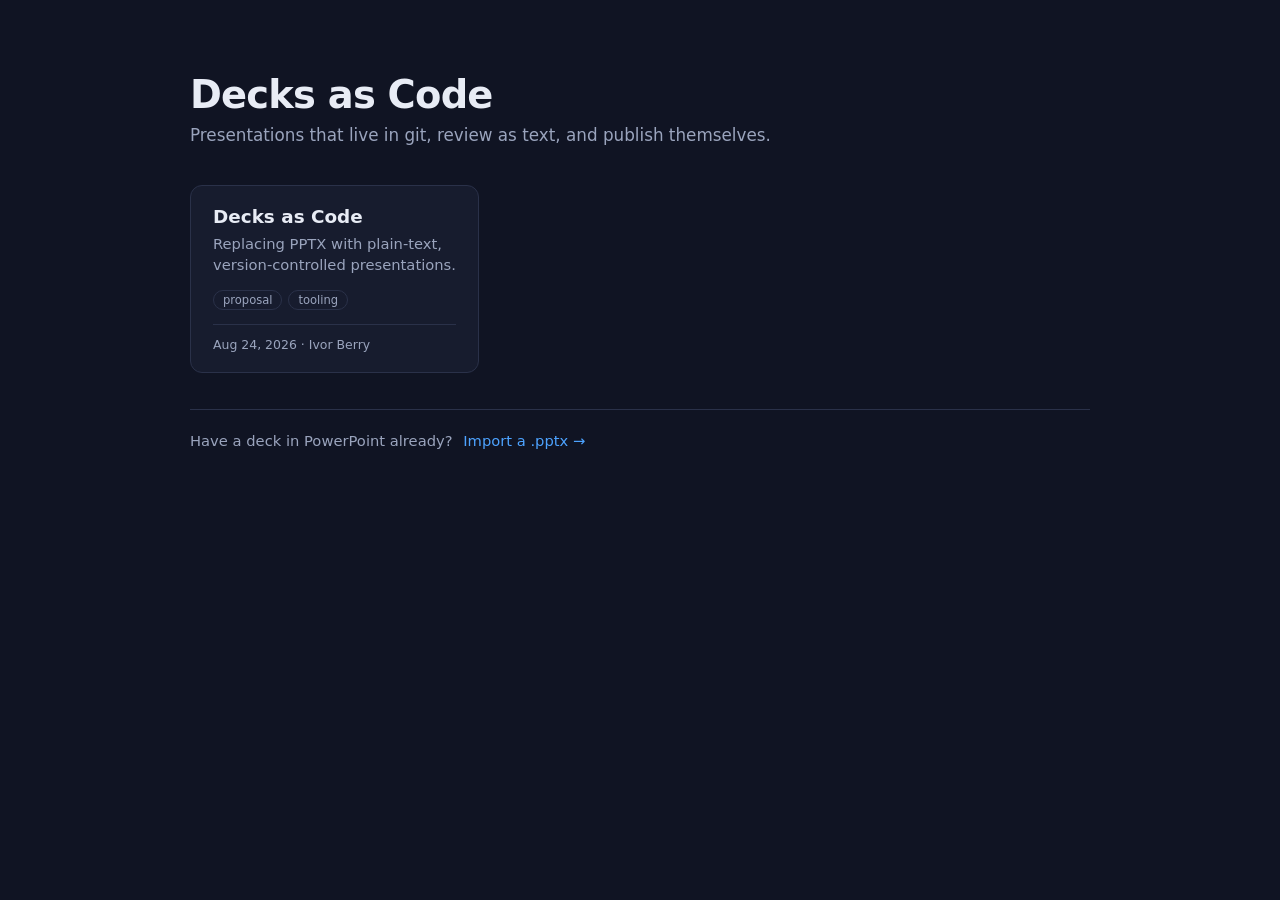
==== index.html @ 667382c8 "Publish decks-as-code as a public demo Mirrors the decks-as-code folder from ivorb/IB-working so the" ====
<!doctype html>
<html lang="en">
  <head>
    <meta charset="utf-8" />
    <meta name="viewport" content="width=device-width, initial-scale=1" />
    <title>Decks as Code</title>
    <link rel="stylesheet" href="assets/theme.css" />
    <style>
      body {
        margin: 0;
        min-height: 100vh;
        background: var(--brand-bg);
        color: var(--brand-text);
        font-family: var(--brand-font);
        -webkit-font-smoothing: antialiased;
      }

      .wrap {
        max-width: 900px;
        margin: 0 auto;
        padding: 72px 24px 96px;
      }

      header h1 {
        margin: 0 0 8px;
        font-size: 2.4rem;
        letter-spacing: -0.02em;
      }

      header p {
        margin: 0;
        color: var(--brand-muted);
        font-size: 1.05rem;
      }

      .grid {
        display: grid;
        gap: 16px;
        grid-template-columns: repeat(auto-fill, minmax(260px, 1fr));
        margin-top: 40px;
      }

      .card {
        display: flex;
        flex-direction: column;
        background: var(--brand-surface);
        border: 1px solid var(--brand-border);
        border-radius: 12px;
        padding: 20px 22px;
        transition: border-color 0.15s ease, transform 0.15s ease;
      }

      .card:hover {
        border-color: var(--brand-accent);
        transform: translateY(-2px);
      }

      .card h2 {
        margin: 0 0 6px;
        font-size: 1.15rem;
      }

      .card h2 a {
        color: var(--brand-text);
        text-decoration: none;
      }

      .card h2 a:hover {
        color: var(--brand-accent);
      }

      .card p {
        margin: 0 0 14px;
        color: var(--brand-muted);
        font-size: 0.92rem;
        line-height: 1.45;
        flex: 1;
      }

      .tags {
        display: flex;
        flex-wrap: wrap;
        gap: 6px;
        margin: 0 0 14px;
      }

      .tag {
        font-size: 0.72rem;
        color: var(--brand-muted);
        border: 1px solid var(--brand-border);
        border-radius: 999px;
        padding: 2px 9px;
      }

      .meta {
        display: flex;
        justify-content: space-between;
        align-items: center;
        gap: 12px;
        font-size: 0.78rem;
        color: var(--brand-muted);
        border-top: 1px solid var(--brand-border);
        padding-top: 12px;
      }

      .meta a {
        color: var(--brand-accent);
        text-decoration: none;
      }

      .meta a:hover {
        text-decoration: underline;
      }

      .downloads {
        white-space: nowrap;
      }

      .empty {
        margin-top: 40px;
        border: 1px dashed var(--brand-border);
        border-radius: 12px;
        padding: 32px;
        color: var(--brand-muted);
        line-height: 1.6;
      }

      code {
        background: rgba(255, 255, 255, 0.06);
        border-radius: 4px;
        padding: 0.12em 0.4em;
        font-size: 0.88em;
      }
      .import-cta {
        margin: 36px 0 0;
        padding-top: 22px;
        border-top: 1px solid var(--brand-border);
        color: var(--brand-muted);
        font-size: 0.92rem;
      }

      .import-cta a {
        color: var(--brand-accent);
        text-decoration: none;
        margin-left: 6px;
      }

      .import-cta a:hover { text-decoration: underline; }
    </style>
  </head>
  <body>
    <div class="wrap">
      <header>
        <h1>Decks as Code</h1>
        <p>Presentations that live in git, review as text, and publish themselves.</p>
      </header>
      <div id="content"></div>
      <p class="import-cta">
        Have a deck in PowerPoint already?
        <a href="import.html">Import a .pptx &rarr;</a>
      </p>
    </div>

    <script type="module">
      const content = document.getElementById('content');

      const escapeHtml = (value) =>
        String(value ?? '').replace(/[&<>"']/g, (ch) => ({
          '&': '&amp;', '<': '&lt;', '>': '&gt;', '"': '&quot;', "'": '&#39;',
        })[ch]);

      const formatDate = (value) => {
        if (!value) return '';
        const parsed = new Date(value);
        return Number.isNaN(parsed.getTime())
          ? String(value)
          : parsed.toLocaleDateString(undefined, { year: 'numeric', month: 'short', day: 'numeric' });
      };

      function renderEmpty(message) {
        content.innerHTML = `
          <div class="empty">
            <strong>${escapeHtml(message)}</strong><br />
            Add a deck at <code>decks/&lt;slug&gt;/slides.md</code>, then regenerate the
            listing with <code>node tools/build-manifest.mjs</code>.
          </div>`;
      }

      let decks = [];
      let loadFailed = false;

      /*
       * Opened by double-click rather than through a server. Browsers refuse
       * fetch() from a file:// origin, so decks.json can never load here.
       * Say so plainly instead of failing with "Failed to fetch".
       */
      function explainFileProtocol() {
        content.innerHTML = `
          <div class="empty" style="text-align:left">
            <strong>This page needs a web server.</strong><br />
            You opened it from your file system, and browsers block pages on
            <code>file://</code> from reading <code>decks.json</code>.<br /><br />
            To view a single deck, open <code>standalone/&lt;deck-name&gt;.html</code>
            instead. Those are built as one self-contained file and are meant to be
            double-clicked.<br /><br />
            To run the whole site, from the <code>decks-as-code</code> folder:<br />
            <code>node tools/build-site.mjs</code><br />
            <code>python -m http.server 8000 --directory dist</code>
          </div>`;
      }

      async function loadManifest() {
        try {
          const res = await fetch('decks.json', { cache: 'no-cache' });
          if (!res.ok) throw new Error(`HTTP ${res.status}`);
          const manifest = await res.json();
          decks = Array.isArray(manifest.decks) ? manifest.decks : [];
        } catch (error) {
          loadFailed = true;
          renderEmpty(`Could not load decks.json (${error.message}).`);
        }
      }

      /**
       * PDFs and standalone files are produced by tools/build-site.mjs and the
       * publish workflow, so they exist in a build but usually not in a source
       * checkout. Probe rather than advertise a link that 404s.
       */
      async function addDownloadLinks() {
        await Promise.all(
          decks.map(async (deck) => {
            const slot = content.querySelector(`[data-slot="${CSS.escape(deck.slug)}"]`);
            if (!slot) return;

            const candidates = [
              { url: `decks/${encodeURIComponent(deck.slug)}/deck.pdf`, label: 'PDF' },
              { url: `standalone/${encodeURIComponent(deck.slug)}.html`, label: 'Single file' },
            ];

            const found = await Promise.all(
              candidates.map(async (candidate) => {
                try {
                  const res = await fetch(candidate.url, { method: 'HEAD' });
                  return res.ok ? candidate : null;
                } catch {
                  return null;
                }
              }),
            );

            slot.innerHTML = found
              .filter(Boolean)
              .map((c) => `<a href="${c.url}">${c.label}</a>`)
              .join(' · ');
          }),
        );
      }

      function renderCards() {
        content.innerHTML = `<div class="grid">${decks
          .map((deck) => {
            const href = `deck.html?d=${encodeURIComponent(deck.slug)}`;
            const tags = (deck.tags ?? [])
              .map((tag) => `<span class="tag">${escapeHtml(tag)}</span>`)
              .join('');
            const byline = [formatDate(deck.date), deck.author].filter(Boolean).map(escapeHtml).join(' · ');
            return `
              <article class="card">
                <h2><a href="${href}">${escapeHtml(deck.title || deck.slug)}</a></h2>
                <p>${escapeHtml(deck.description || '')}</p>
                ${tags ? `<div class="tags">${tags}</div>` : ''}
                <div class="meta">
                  <span>${byline}</span>
                  <span class="downloads" data-slot="${escapeHtml(deck.slug)}"></span>
                </div>
              </article>`;
          })
          .join('')}</div>`;
      }

      if (window.location.protocol === 'file:') {
        explainFileProtocol();
      } else {
        await loadManifest();
        if (decks.length) {
          renderCards();
          await addDownloadLinks();
        } else if (!loadFailed) {
          renderEmpty('No decks found.');
        }
      }
    </script>
  </body>
</html>
---- assets/theme.css ----
/*
 * Shared brand theme for every deck in this folder.
 * Change it here once and all decks restyle.
 * Layered on top of the Reveal.js base theme loaded in deck.html.
 */

:root {
  --brand-bg: #101423;
  --brand-surface: #171c2e;
  --brand-border: #2a3149;
  --brand-accent: #4da3ff;
  --brand-text: #e8ecf5;
  --brand-muted: #9aa4bd;
  --brand-font: 'Segoe UI', system-ui, -apple-system, sans-serif;
}

.reveal {
  --r-heading-font: var(--brand-font);
  --r-main-font: var(--brand-font);
  --r-link-color: var(--brand-accent);
  --r-link-color-hover: var(--brand-accent);
}

.reveal-viewport {
  background: var(--brand-bg);
}

.reveal h1,
.reveal h2,
.reveal h3 {
  text-transform: none;
  letter-spacing: -0.01em;
}

/*
 * Slides converted from PowerPoint carry far more text than a hand-written
 * deck, so the stock Reveal sizes overflow. These keep a dense slide on screen
 * without shrinking a sparse one to nothing.
 */
.reveal h1 { font-size: 1.9em; }
.reveal h2 { font-size: 1.5em; }
.reveal h3 { font-size: 1.2em; }

.reveal .slides section {
  font-size: 0.92em;
}

/*
 * Caps are in em so that they shrink along with the slide when the auto-fit in
 * deck.html steps the font size down. Viewport units would ignore it entirely.
 */
.reveal .slides img {
  max-height: 10em;
  width: auto;
  object-fit: contain;
}

/* A slide holding both prose and a screenshot needs the image to give way. */
.reveal .slides section:has(p, ul, ol) img {
  max-height: 7em;
}

/* Several images in one paragraph sat side by side on the original slide. */
.reveal .slides p:has(img + img) img {
  max-height: 5em;
  display: inline-block;
  vertical-align: middle;
  margin: 0.25em;
}

.reveal table {
  font-size: 0.8em;
}

.reveal table th {
  color: var(--brand-accent);
  border-bottom-color: var(--brand-border);
}

.reveal pre {
  box-shadow: none;
  border: 1px solid var(--brand-border);
  border-radius: 8px;
}

/*
 * Applied by the auto-fit in deck.html when a slide is too tall to read at a
 * sensible size: the original was usually a grid, so use the width.
 */
.reveal .slides section.is-two-column {
  column-count: 2;
  column-gap: 1.4em;
  text-align: left;
}

.reveal .slides section.is-two-column h1,
.reveal .slides section.is-two-column h2,
.reveal .slides section.is-two-column h3 {
  column-span: all;
  text-align: center;
}

.reveal .slides section.is-two-column p,
.reveal .slides section.is-two-column li {
  break-inside: avoid;
}

.reveal pre code {
  border-radius: 8px;
  padding: 1em;
  /*
   * Sized in em, not vh: the auto-fit in deck.html shrinks the slide font to
   * make dense slides fit, and this needs to come down with it.
   */
  max-height: 12em;
}

.reveal code:not(pre code) {
  background: var(--brand-surface);
  border-radius: 4px;
  padding: 0.1em 0.35em;
  font-size: 0.9em;
}

.reveal .mermaid {
  background: transparent;
}

.reveal .mermaid svg {
  max-height: 55vh;
}

/* Shown only until Mermaid has replaced the source text with an SVG,
   so raw diagram markup never flashes on screen. */
.reveal .mermaid:not([data-processed]) {
  visibility: hidden;
}

.reveal .slide-number {
  background: transparent;
  color: var(--brand-muted);
  font-size: 0.55em;
}

/* Small "all decks" affordance so a deck is never a dead end. */
.deck-home-link {
  position: fixed;
  top: 12px;
  left: 14px;
  z-index: 40;
  font-family: var(--brand-font);
  font-size: 13px;
  color: var(--brand-muted);
  text-decoration: none;
  opacity: 0.45;
  transition: opacity 0.15s ease;
}

.deck-home-link:hover {
  opacity: 1;
  color: var(--brand-accent);
}

@media print {
  .deck-home-link {
    display: none;
  }
}
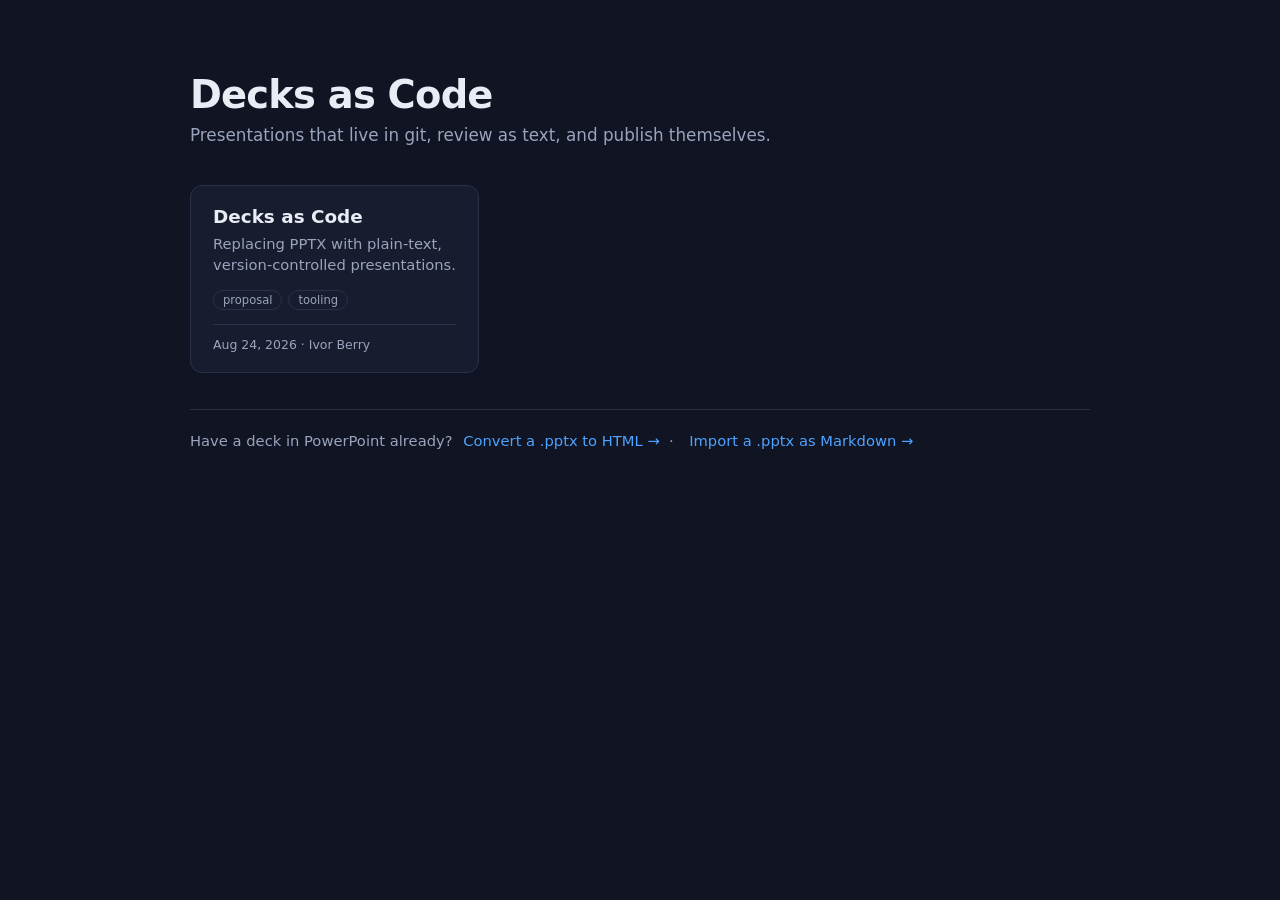
==== commit c17dc00d: "Convert PPTX to localizable positioned HTML Adds a converter that turns a .pptx into fixed-canvas HT" ====
--- a/index.html
+++ b/index.html
@@ -157,7 +157,8 @@
       <div id="content"></div>
       <p class="import-cta">
         Have a deck in PowerPoint already?
-        <a href="import.html">Import a .pptx &rarr;</a>
+        <a href="convert.html">Convert a .pptx to HTML &rarr;</a> &nbsp;·&nbsp;
+        <a href="import.html">Import a .pptx as Markdown &rarr;</a>
       </p>
     </div>
 
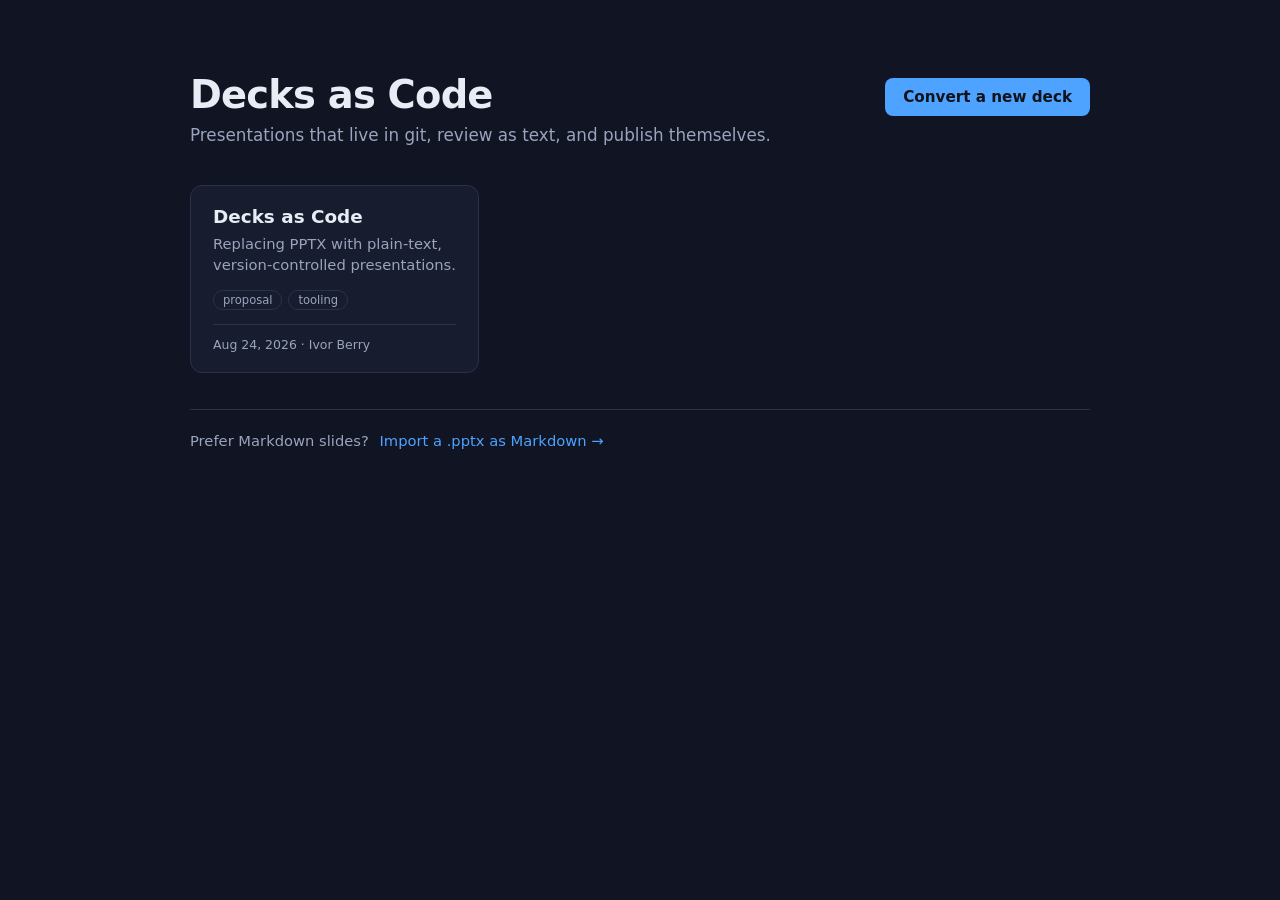
==== commit 64960415: "Landing page: convert button at the top" ====
--- a/index.html
+++ b/index.html
@@ -33,6 +33,31 @@
         font-size: 1.05rem;
       }
 
+      header.top {
+        display: flex;
+        align-items: flex-start;
+        justify-content: space-between;
+        gap: 20px;
+        flex-wrap: wrap;
+      }
+
+      .convert-btn {
+        display: inline-block;
+        padding: 10px 18px;
+        border-radius: 8px;
+        background: var(--brand-accent);
+        color: #10131a;
+        font-weight: 600;
+        font-size: 0.95rem;
+        text-decoration: none;
+        white-space: nowrap;
+        margin-top: 6px;
+      }
+
+      .convert-btn:hover {
+        filter: brightness(1.1);
+      }
+
       .grid {
         display: grid;
         gap: 16px;
@@ -150,14 +175,16 @@
   </head>
   <body>
     <div class="wrap">
-      <header>
-        <h1>Decks as Code</h1>
-        <p>Presentations that live in git, review as text, and publish themselves.</p>
+      <header class="top">
+        <div>
+          <h1>Decks as Code</h1>
+          <p>Presentations that live in git, review as text, and publish themselves.</p>
+        </div>
+        <a class="convert-btn" href="convert.html">Convert a new deck</a>
       </header>
       <div id="content"></div>
       <p class="import-cta">
-        Have a deck in PowerPoint already?
-        <a href="convert.html">Convert a .pptx to HTML &rarr;</a> &nbsp;·&nbsp;
+        Prefer Markdown slides?
         <a href="import.html">Import a .pptx as Markdown &rarr;</a>
       </p>
     </div>
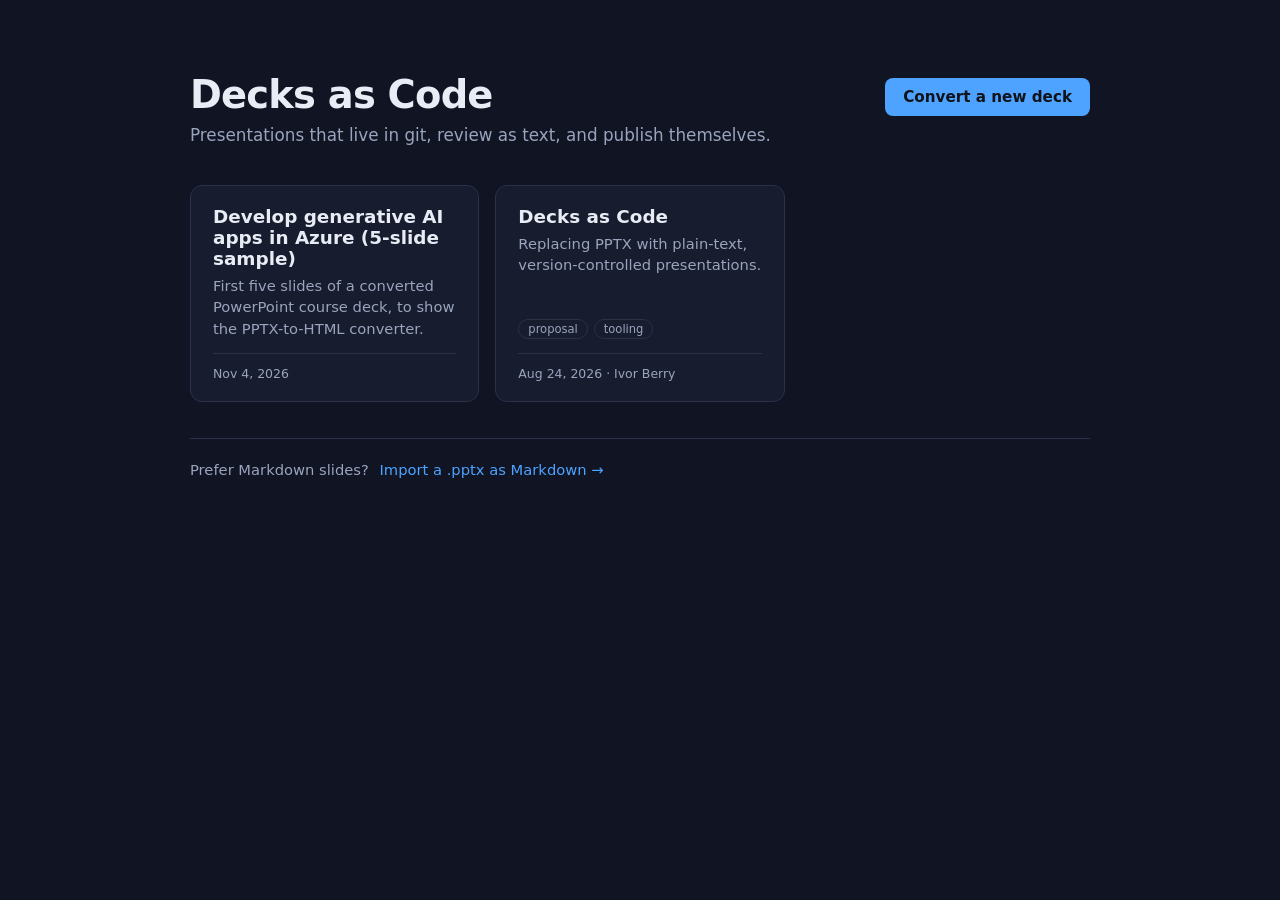
==== commit fdfcf082: "Saved decks show under Your decks on the main page with Open and Remove" ====
--- a/index.html
+++ b/index.html
@@ -156,6 +156,17 @@
         padding: 0.12em 0.4em;
         font-size: 0.88em;
       }
+      .hidden { display: none; }
+
+      .section-title {
+        margin: 48px 0 0;
+        font-size: 1.1rem;
+        color: var(--brand-muted);
+        font-weight: 600;
+      }
+
+      #mine .grid { margin-top: 16px; }
+
       .import-cta {
         margin: 36px 0 0;
         padding-top: 22px;
@@ -183,6 +194,7 @@
         <a class="convert-btn" href="convert.html">Convert a new deck</a>
       </header>
       <div id="content"></div>
+      <section id="mine" class="hidden"></section>
       <p class="import-cta">
         Prefer Markdown slides?
         <a href="import.html">Import a .pptx as Markdown &rarr;</a>
@@ -190,7 +202,10 @@
     </div>
 
     <script type="module">
+      import { listSaved, removeSaved } from './assets/saved-decks.mjs';
+
       const content = document.getElementById('content');
+      const mine = document.getElementById('mine');
 
       const escapeHtml = (value) =>
         String(value ?? '').replace(/[&<>"']/g, (ch) => ({
@@ -306,6 +321,34 @@
           .join('')}</div>`;
       }
 
+      /** Decks converted in this browser: kept locally, so they get their own section. */
+      async function renderMine() {
+        const decks = await listSaved();
+        mine.classList.toggle('hidden', decks.length === 0);
+        mine.innerHTML = decks.length ? `
+          <h2 class="section-title">Your decks</h2>
+          <div class="grid">${decks.map((d) => `
+            <article class="card" data-id="${escapeHtml(d.id)}">
+              <h2><a href="convert.html?open=${encodeURIComponent(d.id)}">${escapeHtml(d.title || d.name)}</a></h2>
+              <p>${escapeHtml(d.name)} · ${d.slides} slides</p>
+              <div class="meta">
+                <span>${escapeHtml(formatDate(d.savedAt))}</span>
+                <span class="downloads">
+                  <a href="convert.html?open=${encodeURIComponent(d.id)}">Open</a> ·
+                  <a href="#" data-remove="${escapeHtml(d.id)}">Remove</a>
+                </span>
+              </div>
+            </article>`).join('')}</div>` : '';
+      }
+
+      mine.addEventListener('click', async (event) => {
+        const link = event.target.closest('[data-remove]');
+        if (!link) return;
+        event.preventDefault();
+        await removeSaved(link.dataset.remove);
+        await renderMine();
+      });
+
       if (window.location.protocol === 'file:') {
         explainFileProtocol();
       } else {
@@ -316,6 +359,7 @@
         } else if (!loadFailed) {
           renderEmpty('No decks found.');
         }
+        await renderMine();
       }
     </script>
   </body>
